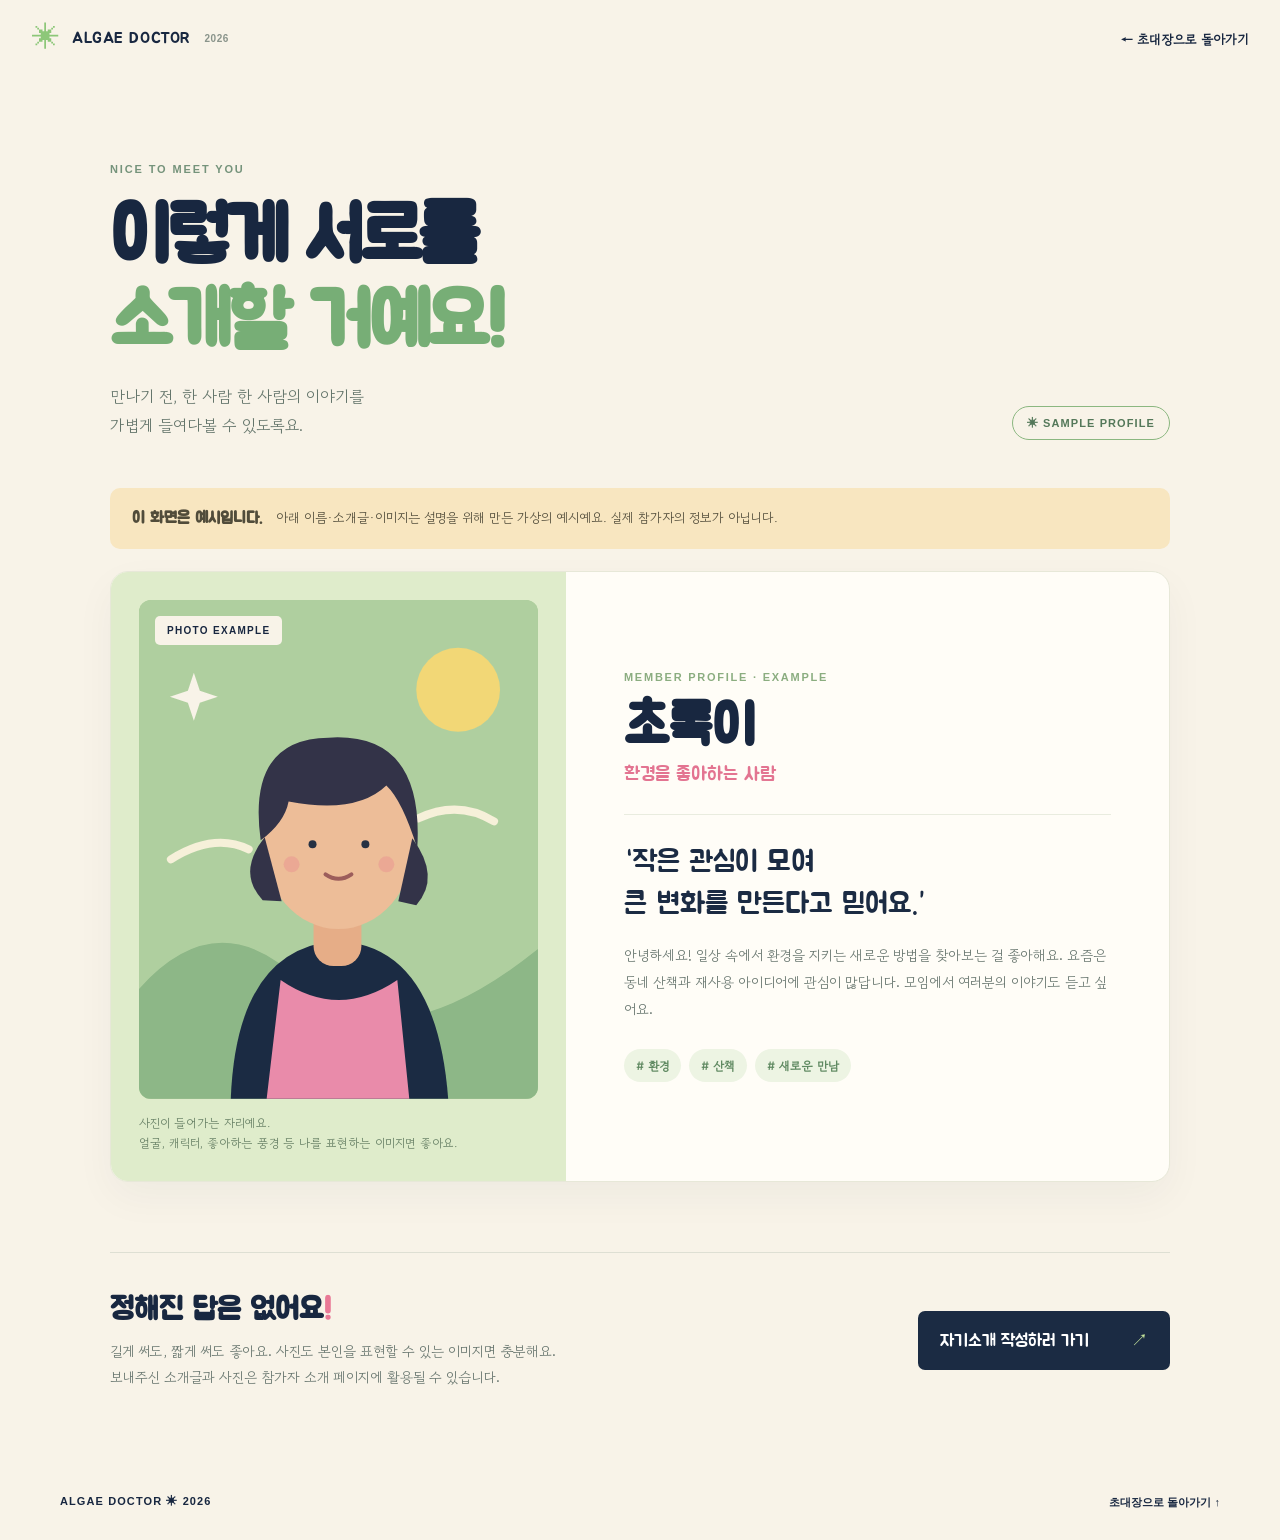
==== intro-example.html @ c4205556 "Add sample introduction page" ====
<!doctype html>
<html lang="ko">
<head>
  <meta charset="utf-8">
  <meta name="viewport" content="width=device-width,initial-scale=1">
  <meta name="theme-color" content="#1b2b43">
  <title>자기소개 예시 | 2026 연말모임</title>
  <link rel="preconnect" href="https://fonts.googleapis.com">
  <link rel="preconnect" href="https://fonts.gstatic.com" crossorigin>
  <link href="https://fonts.googleapis.com/css2?family=Gowun+Dodum&family=Jua&display=swap" rel="stylesheet">
  <link rel="stylesheet" href="style.css">
  <style>
    .example-main{width:min(1060px,calc(100% - 64px));margin:auto}
    .example-head{padding:76px 0 48px;display:flex;justify-content:space-between;gap:32px;align-items:end}
    .example-head h1{font-size:clamp(47px,6vw,76px);line-height:1.12;margin:18px 0 16px}
    .example-head p{color:#65766c;line-height:1.8;font-size:16px}
    .example-label{display:inline-block;border:1px solid #8bb780;border-radius:30px;padding:10px 14px;color:#547859;font:800 11px sans-serif;letter-spacing:.1em;white-space:nowrap}
    .example-alert{display:flex;gap:14px;align-items:center;padding:17px 22px;background:#f8e6c0;border-radius:10px;color:#514c3a;font-size:13px;line-height:1.7}
    .example-alert strong{font-family:'Jua',sans-serif;font-size:16px;white-space:nowrap}
    .profile-card{margin:22px 0 70px;background:#fffdf7;border:1px solid #e7e8d8;border-radius:18px;overflow:hidden;display:grid;grid-template-columns:43% 57%;box-shadow:0 15px 40px #1827400b}
    .photo-panel{padding:28px;background:#dfeccb}.photo-wrap{position:relative;aspect-ratio:4/5;border-radius:12px;overflow:hidden;background:#accd99}
    .photo-wrap svg{width:100%;height:100%;display:block}.photo-tag{position:absolute;left:16px;top:16px;padding:9px 12px;background:#f8f3e8;border-radius:5px;font:800 10px sans-serif;letter-spacing:.13em}
    .photo-caption{color:#688166;font-size:12px;line-height:1.7;margin-top:14px}.profile-content{padding:clamp(28px,5vw,58px);display:flex;flex-direction:column;justify-content:center}
    .sample-number{font:800 11px sans-serif;color:#8bad80;letter-spacing:.16em}.profile-content h2{font-size:clamp(38px,5vw,55px);margin:17px 0 8px;line-height:1}.profile-role{color:#e37491;font-family:'Jua',sans-serif;font-size:19px}.profile-line{height:1px;background:#e9ecdf;margin:27px 0}.profile-quote{font-family:'Jua',sans-serif;font-size:clamp(22px,2.5vw,29px);line-height:1.45;color:#1b2b43}.profile-bio{font-size:14px;line-height:1.9;color:#68766f;margin-top:16px}.profile-tags{display:flex;gap:8px;flex-wrap:wrap;margin-top:27px}.profile-tags span{background:#edf4e3;color:#5f8961;border-radius:20px;padding:8px 12px;font-size:12px;font-weight:bold}
    .example-bottom{border-top:1px solid #dedfd3;padding:38px 0 75px;display:flex;align-items:center;justify-content:space-between;gap:28px}.example-bottom h2{font-size:30px;margin-bottom:10px}.example-bottom p{font-size:14px;line-height:1.8;color:#68766f}.back-link{text-decoration:none;font-size:13px;font-weight:bold;white-space:nowrap}
    @media(max-width:720px){.example-main{width:calc(100% - 36px)}.example-head{padding:45px 0 28px;display:block}.example-head h1{font-size:50px}.example-head p{font-size:14px}.example-label{margin-top:22px}.example-alert{align-items:flex-start;display:block}.example-alert strong{display:block;margin-bottom:4px}.profile-card{grid-template-columns:1fr;margin-bottom:42px}.photo-panel{padding:20px}.photo-wrap{aspect-ratio:1}.profile-content{padding:30px 25px 36px}.example-bottom{display:block;padding-bottom:55px}.example-bottom .button{margin-top:25px}}
  </style>
</head>
<body>
  <header class="topbar"><a class="logo" href="index.html"><span class="logo-dot">✳</span> ALGAE DOCTOR <small>2026</small></a><a class="back-link" href="index.html#rsvp">← 초대장으로 돌아가기</a></header>
  <main class="example-main">
    <div class="example-head"><div><span class="section-kicker">NICE TO MEET YOU</span><h1>이렇게 서로를<br><span style="color:#77ae76">소개할 거예요!</span></h1><p>만나기 전, 한 사람 한 사람의 이야기를<br>가볍게 들여다볼 수 있도록요.</p></div><span class="example-label">✳ SAMPLE PROFILE</span></div>
    <div class="example-alert"><strong>이 화면은 예시입니다.</strong><span>아래 이름·소개글·이미지는 설명을 위해 만든 가상의 예시예요. 실제 참가자의 정보가 아닙니다.</span></div>
    <article class="profile-card" aria-label="가상의 참가자 자기소개 예시">
      <div class="photo-panel"><div class="photo-wrap"><span class="photo-tag">PHOTO EXAMPLE</span>
        <svg viewBox="0 0 400 500" role="img" aria-label="가상의 참가자를 나타내는 일러스트">
          <rect width="400" height="500" fill="#afcf9f"/><circle cx="320" cy="90" r="42" fill="#f2d776"/><path d="M0 390 Q80 300 165 385 T400 350 V500 H0Z" fill="#8db787"/><path d="M32 260 Q75 233 110 250" fill="none" stroke="#f6f0d9" stroke-width="8" stroke-linecap="round"/><path d="M280 219 Q320 200 356 222" fill="none" stroke="#f6f0d9" stroke-width="8" stroke-linecap="round"/><path d="M92 500 Q98 352 195 342 Q298 343 310 500Z" fill="#1b2b43"/><path d="M142 381 Q200 421 259 381 L271 500 H128Z" fill="#e98baa"/><rect x="175" y="301" width="48" height="66" rx="20" fill="#e6ad87"/><ellipse cx="200" cy="241" rx="76" ry="89" fill="#edbd98"/><path d="M122 241 Q108 139 190 138 Q286 132 279 249 Q264 201 248 186 Q218 215 150 202 Q146 223 122 241Z" fill="#333348"/><path d="M126 238 Q98 273 124 301 L143 302" fill="#333348"/><path d="M274 239 Q303 278 278 306 L260 302" fill="#333348"/><circle cx="174" cy="245" r="4" fill="#263143"/><circle cx="227" cy="245" r="4" fill="#263143"/><path d="M187 275 Q200 284 213 275" fill="none" stroke="#9c5d5b" stroke-width="4" stroke-linecap="round"/><circle cx="153" cy="265" r="8" fill="#eaa093" opacity=".7"/><circle cx="248" cy="265" r="8" fill="#eaa093" opacity=".7"/><path d="M55 73 L61 91 L79 97 L61 103 L55 121 L49 103 L31 97 L49 91Z" fill="#f8f3e8"/>
        </svg></div><p class="photo-caption">사진이 들어가는 자리예요.<br>얼굴, 캐릭터, 좋아하는 풍경 등 나를 표현하는 이미지면 좋아요.</p></div>
      <div class="profile-content"><span class="sample-number">MEMBER PROFILE · EXAMPLE</span><h2>초록이</h2><p class="profile-role">환경을 좋아하는 사람</p><div class="profile-line"></div><p class="profile-quote">“작은 관심이 모여<br>큰 변화를 만든다고 믿어요.”</p><p class="profile-bio">안녕하세요! 일상 속에서 환경을 지키는 새로운 방법을 찾아보는 걸 좋아해요. 요즘은 동네 산책과 재사용 아이디어에 관심이 많답니다. 모임에서 여러분의 이야기도 듣고 싶어요.</p><div class="profile-tags"><span># 환경</span><span># 산책</span><span># 새로운 만남</span></div></div>
    </article>
    <div class="example-bottom"><div><h2>정해진 답은 없어요<span class="pink">!</span></h2><p>길게 써도, 짧게 써도 좋아요. 사진도 본인을 표현할 수 있는 이미지면 충분해요.<br>보내주신 소개글과 사진은 참가자 소개 페이지에 활용될 수 있습니다.</p></div><a class="button primary" href="index.html#rsvp">자기소개 작성하러 가기 <span>↗</span></a></div>
  </main>
  <footer><span>ALGAE DOCTOR ✳ 2026</span><a href="index.html">초대장으로 돌아가기 ↑</a></footer>
</body>
</html>
---- style.css ----
*{box-sizing:border-box}html{scroll-behavior:smooth}body{margin:0;background:#f8f3e8;color:#182740;font-family:'Gowun Dodum','Malgun Gothic',sans-serif}a{color:inherit}h1,h2,h3,p{margin:0}h1,h2,h3,.button,.logo,.date-big{font-family:'Jua','Malgun Gothic',sans-serif}.shell{width:min(1160px,calc(100% - 64px));margin:auto}.topbar{height:78px;display:flex;align-items:center;justify-content:space-between;width:min(1280px,calc(100% - 64px));margin:auto}.logo{text-decoration:none;font-size:16px;letter-spacing:.035em}.logo-dot{font-size:28px;vertical-align:middle;color:#8dc779;margin-right:6px}.logo small{font:700 10px sans-serif;margin-left:8px;color:#8a948b}.top-link{text-decoration:none;font-weight:bold;font-size:13px;border-bottom:1px solid #182740;padding-bottom:7px}.top-link span{color:#e86e8f;margin-left:8px}.hero{display:grid;grid-template-columns:1fr .8fr;gap:8%;align-items:center;padding:55px 0 100px}.eyebrow,.section-kicker,.card-label{font:800 11px sans-serif;letter-spacing:.17em}.eyebrow{display:flex;align-items:center;gap:8px;color:#658c70}.eyebrow span{width:9px;height:9px;background:#80c67d;border-radius:50%}h1{font-size:clamp(55px,6.7vw,92px);line-height:1.08;letter-spacing:-.05em;margin:25px 0}h1 em{font-style:normal;color:#77ae76}.pink{color:#e97996}.lead{font-size:19px;line-height:1.75;color:#4d5b5d}.hero-actions{display:flex;align-items:center;gap:25px;margin-top:35px}.button{display:inline-flex;align-items:center;justify-content:space-between;gap:42px;padding:18px 22px;text-decoration:none;border-radius:7px;font-size:17px}.button.primary{background:#1b2b43;color:#fff}.button:hover{background:#334d65}.button span{color:#c9e99e}.text-link{font-size:13px;font-weight:bold;text-decoration:none;border-bottom:1px solid #a2aaa0;padding-bottom:5px}.invite-note{margin-top:65px;display:flex;gap:14px;align-items:center;font-size:13px}.faces{font-size:23px;letter-spacing:-5px;color:#83b976}.invite-note strong{color:#e77492;font-size:17px}.visual{position:relative;background:#192642;border:8px solid #192642;border-radius:22px;box-shadow:14px 16px 0 #d9e7c3;transform:rotate(2deg)}.visual video{display:block;width:100%;aspect-ratio:4/5;object-fit:cover;border-radius:6px}.visual-top,.visual-bottom{display:flex;justify-content:space-between;gap:12px;padding:10px 5px;color:#eaf3d2;font:700 10px sans-serif;letter-spacing:.08em}.visual-bottom{font-family:'Gowun Dodum',sans-serif;font-size:10px}.stamp{position:absolute;right:-30px;top:25%;width:105px;height:105px;border-radius:50%;background:#f5c84c;color:#182740;display:grid;place-content:center;text-align:center;font:900 11px sans-serif;line-height:1.3;transform:rotate(12deg);border:5px double #182740}.stamp span{font-size:27px}.ticker{overflow:hidden;background:#b7d999;white-space:nowrap;padding:18px 0;font:900 12px sans-serif;letter-spacing:.16em}.ticker div{width:max-content;animation:move 35s linear infinite}@keyframes move{to{transform:translateX(-50%)}}.details{padding:100px 0}.section-heading{display:flex;justify-content:space-between;align-items:end;margin-bottom:34px}.section-kicker{color:#75937b}.section-heading h2,.rsvp h2,.story h2{font-size:clamp(37px,4vw,57px);line-height:1.2;letter-spacing:-.04em;margin-top:15px}.section-heading p{color:#6a7772;line-height:1.7;font-size:14px}.detail-grid{display:grid;grid-template-columns:1fr 1fr;gap:18px}.detail-card{position:relative;overflow:hidden;min-height:270px;border-radius:15px;padding:35px}.date-card{background:#e7edce}.place-card{background:#f4d4d7}.card-label{color:#6c806d}.date-big{font-size:85px;line-height:1;margin:28px 0 15px}.date-big span{color:#83b278}.date-big small{font:900 13px sans-serif;letter-spacing:.1em}.detail-card p{font-size:14px;line-height:1.8}.card-art{position:absolute;font-size:140px;color:#a6d088;right:25px;bottom:3px}.place-card h3{font-size:42px;margin:42px 0 12px}.place-card h3 small{font-size:18px}.place-card a{display:inline-block;font-size:13px;font-weight:bold;margin-top:23px;text-underline-offset:5px}.place-icon{position:absolute;right:30px;bottom:-60px;font-size:180px;color:#e9a3b4}.story{background:#1b2b43;color:#f8f3e8;padding:100px 0}.story-inner{display:grid;grid-template-columns:.75fr 1fr;gap:9%;align-items:center}.story-mark{aspect-ratio:1;max-width:320px;border-radius:50%;background:#a7d58e;color:#1b2b43;display:grid;place-content:center;text-align:center;font-size:100px;line-height:.7;transform:rotate(-9deg)}.story-mark span{font:900 19px sans-serif;line-height:1.2}.story h2{font-size:clamp(43px,5vw,64px);margin:18px 0 24px}.story p{line-height:1.9;color:#d2ded3;max-width:490px}.story-tags{display:flex;gap:8px;flex-wrap:wrap;margin-top:28px}.story-tags span{border:1px solid #718279;border-radius:30px;padding:9px 13px;font-size:12px}.rsvp{padding:110px 0;text-align:center}.rsvp-head{display:flex;align-items:center;justify-content:center;position:relative}.rsvp h2{margin-bottom:20px}.rsvp-head p{line-height:1.8;color:#66746e}.rsvp-star{position:absolute;right:10%;font-size:90px;color:#efc852;transform:rotate(15deg)}.questions{display:grid;grid-template-columns:repeat(3,1fr);gap:14px;text-align:left;margin:50px 0 38px}.questions>div{background:#fffdf7;border:1px solid #e8e8d8;border-radius:12px;padding:26px}.questions span{font:800 11px sans-serif;letter-spacing:.1em;color:#8ab17c}.questions h3{font-size:22px;margin:25px 0 12px}.questions p{color:#718078;font-size:13px;line-height:1.8}.rsvp-button{min-width:260px}.form-note{font-size:12px;color:#7a8981;margin-top:15px}.last{background:#b8d99f;text-align:center;padding:80px 20px;color:#1b2b43}.last>span{font:800 11px sans-serif;letter-spacing:.2em}.last h2{font-size:clamp(42px,6vw,70px);margin:18px 0}.last h2 span{color:#ee7797}.last p{font:800 13px sans-serif;letter-spacing:.12em}.last div{font-size:23px;margin-top:30px;color:#6da868}footer{display:flex;justify-content:space-between;padding:30px max(32px,calc((100vw - 1160px)/2));font:700 11px sans-serif;letter-spacing:.1em}footer a{text-decoration:none;letter-spacing:0}@media(max-width:720px){.shell{width:calc(100% - 36px)}.topbar{width:calc(100% - 36px);height:65px}.hero{grid-template-columns:1fr;gap:45px;padding:45px 0 72px}.hero-copy h1{font-size:clamp(53px,12vw,75px)}.lead{font-size:16px}.invite-note{margin-top:35px}.visual{width:85%;margin:auto}.stamp{width:80px;height:80px;right:-22px;font-size:9px}.stamp span{font-size:19px}.details,.rsvp{padding:75px 0}.section-heading{display:block}.section-heading p{margin-top:15px}.detail-grid,.questions{grid-template-columns:1fr}.detail-card{min-height:230px}.date-big{font-size:70px}.story{padding:75px 0}.story-inner{grid-template-columns:1fr;gap:45px}.story-mark{width:190px;font-size:75px}.story-mark span{font-size:14px}.rsvp-star{right:0;top:-35px;font-size:45px}.questions{margin:35px 0}.questions h3{margin:14px 0 8px}.questions>div{padding:22px}.last{padding:65px 20px}}@media(prefers-reduced-motion:reduce){html{scroll-behavior:auto}.ticker div{animation:none}}
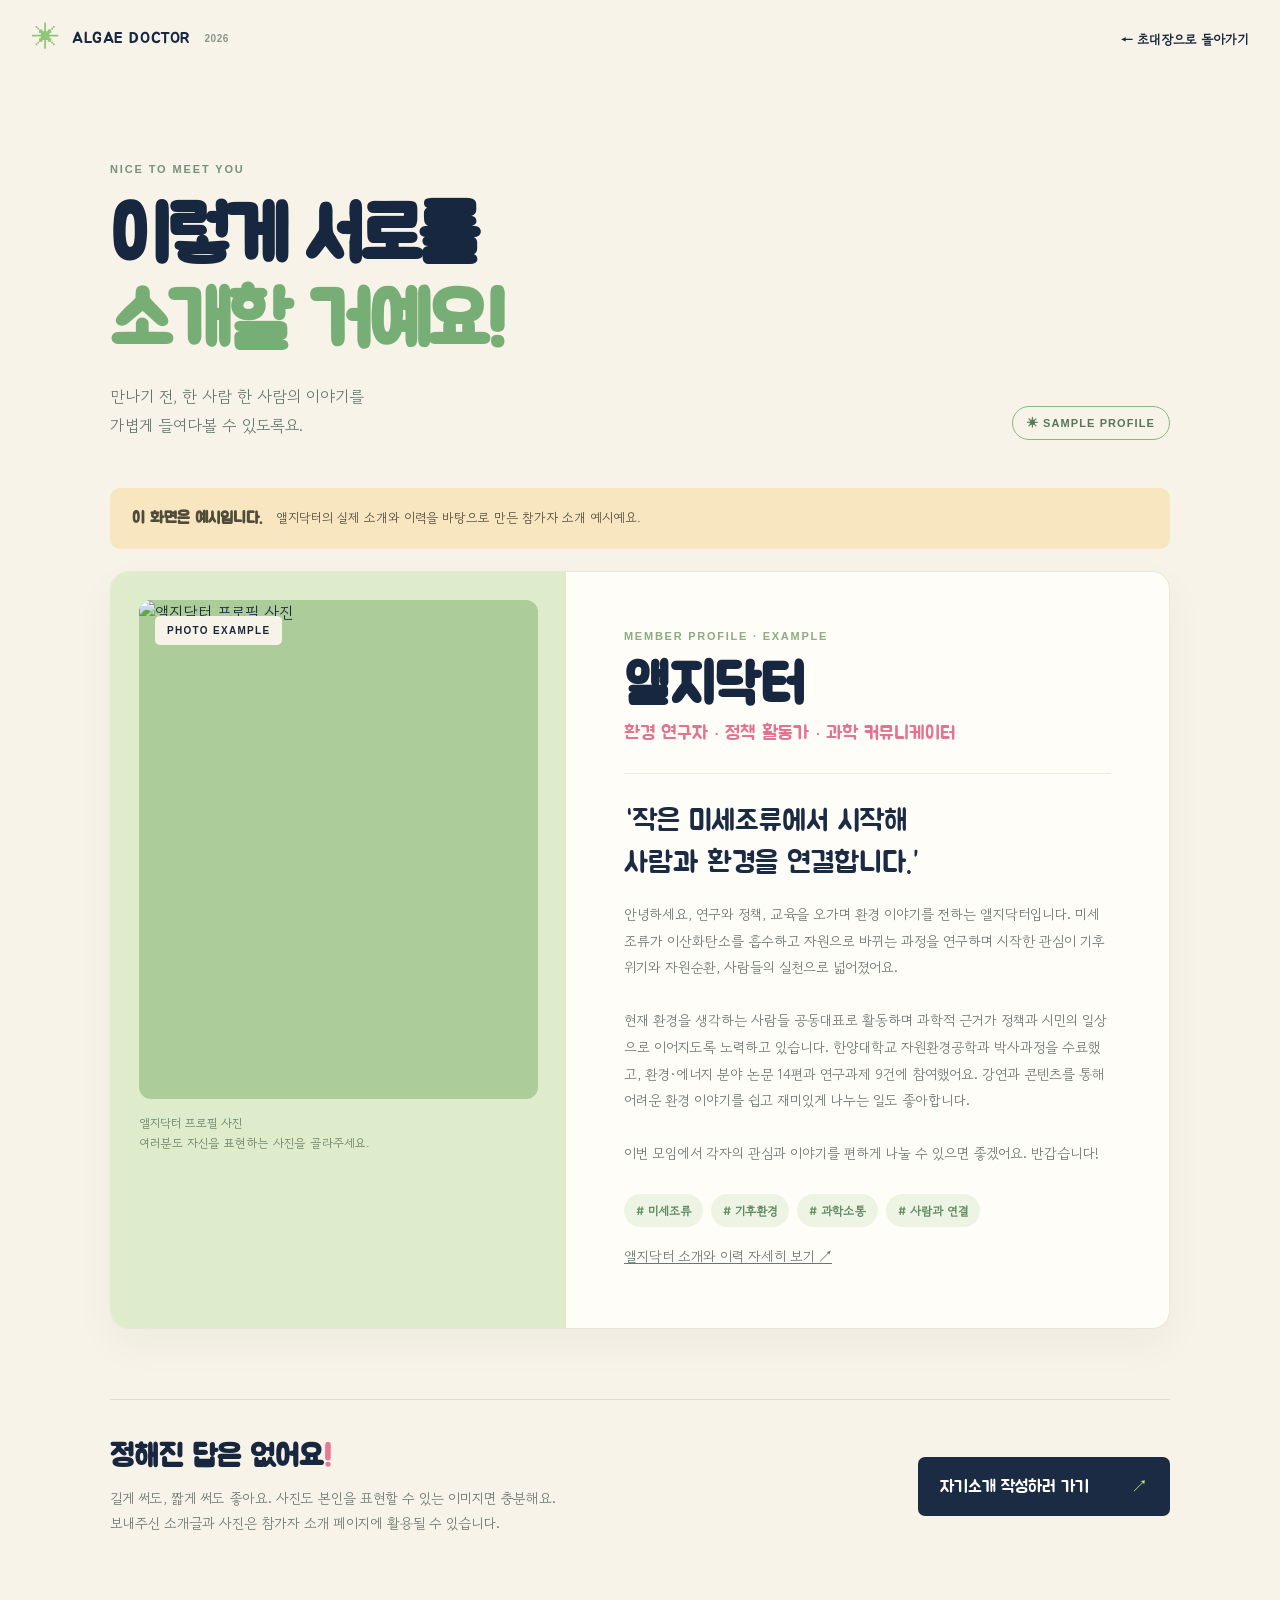
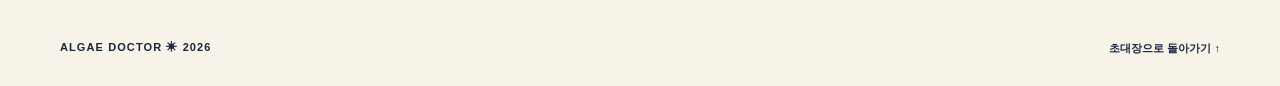
==== commit fdea0f0b: "Update profile example" ====
--- a/intro-example.html
+++ b/intro-example.html
@@ -19,7 +19,7 @@
     .example-alert strong{font-family:'Jua',sans-serif;font-size:16px;white-space:nowrap}
     .profile-card{margin:22px 0 70px;background:#fffdf7;border:1px solid #e7e8d8;border-radius:18px;overflow:hidden;display:grid;grid-template-columns:43% 57%;box-shadow:0 15px 40px #1827400b}
     .photo-panel{padding:28px;background:#dfeccb}.photo-wrap{position:relative;aspect-ratio:4/5;border-radius:12px;overflow:hidden;background:#accd99}
-    .photo-wrap svg{width:100%;height:100%;display:block}.photo-tag{position:absolute;left:16px;top:16px;padding:9px 12px;background:#f8f3e8;border-radius:5px;font:800 10px sans-serif;letter-spacing:.13em}
+    .photo-wrap img{width:100%;height:100%;display:block;object-fit:cover}.photo-tag{position:absolute;left:16px;top:16px;padding:9px 12px;background:#f8f3e8;border-radius:5px;font:800 10px sans-serif;letter-spacing:.13em}
     .photo-caption{color:#688166;font-size:12px;line-height:1.7;margin-top:14px}.profile-content{padding:clamp(28px,5vw,58px);display:flex;flex-direction:column;justify-content:center}
     .sample-number{font:800 11px sans-serif;color:#8bad80;letter-spacing:.16em}.profile-content h2{font-size:clamp(38px,5vw,55px);margin:17px 0 8px;line-height:1}.profile-role{color:#e37491;font-family:'Jua',sans-serif;font-size:19px}.profile-line{height:1px;background:#e9ecdf;margin:27px 0}.profile-quote{font-family:'Jua',sans-serif;font-size:clamp(22px,2.5vw,29px);line-height:1.45;color:#1b2b43}.profile-bio{font-size:14px;line-height:1.9;color:#68766f;margin-top:16px}.profile-tags{display:flex;gap:8px;flex-wrap:wrap;margin-top:27px}.profile-tags span{background:#edf4e3;color:#5f8961;border-radius:20px;padding:8px 12px;font-size:12px;font-weight:bold}
     .example-bottom{border-top:1px solid #dedfd3;padding:38px 0 75px;display:flex;align-items:center;justify-content:space-between;gap:28px}.example-bottom h2{font-size:30px;margin-bottom:10px}.example-bottom p{font-size:14px;line-height:1.8;color:#68766f}.back-link{text-decoration:none;font-size:13px;font-weight:bold;white-space:nowrap}
@@ -30,13 +30,11 @@
   <header class="topbar"><a class="logo" href="index.html"><span class="logo-dot">✳</span> ALGAE DOCTOR <small>2026</small></a><a class="back-link" href="index.html#rsvp">← 초대장으로 돌아가기</a></header>
   <main class="example-main">
     <div class="example-head"><div><span class="section-kicker">NICE TO MEET YOU</span><h1>이렇게 서로를<br><span style="color:#77ae76">소개할 거예요!</span></h1><p>만나기 전, 한 사람 한 사람의 이야기를<br>가볍게 들여다볼 수 있도록요.</p></div><span class="example-label">✳ SAMPLE PROFILE</span></div>
-    <div class="example-alert"><strong>이 화면은 예시입니다.</strong><span>아래 이름·소개글·이미지는 설명을 위해 만든 가상의 예시예요. 실제 참가자의 정보가 아닙니다.</span></div>
-    <article class="profile-card" aria-label="가상의 참가자 자기소개 예시">
+    <div class="example-alert"><strong>이 화면은 예시입니다.</strong><span>앨지닥터의 실제 소개와 이력을 바탕으로 만든 참가자 소개 예시예요.</span></div>
+    <article class="profile-card" aria-label="앨지닥터 자기소개 예시">
       <div class="photo-panel"><div class="photo-wrap"><span class="photo-tag">PHOTO EXAMPLE</span>
-        <svg viewBox="0 0 400 500" role="img" aria-label="가상의 참가자를 나타내는 일러스트">
-          <rect width="400" height="500" fill="#afcf9f"/><circle cx="320" cy="90" r="42" fill="#f2d776"/><path d="M0 390 Q80 300 165 385 T400 350 V500 H0Z" fill="#8db787"/><path d="M32 260 Q75 233 110 250" fill="none" stroke="#f6f0d9" stroke-width="8" stroke-linecap="round"/><path d="M280 219 Q320 200 356 222" fill="none" stroke="#f6f0d9" stroke-width="8" stroke-linecap="round"/><path d="M92 500 Q98 352 195 342 Q298 343 310 500Z" fill="#1b2b43"/><path d="M142 381 Q200 421 259 381 L271 500 H128Z" fill="#e98baa"/><rect x="175" y="301" width="48" height="66" rx="20" fill="#e6ad87"/><ellipse cx="200" cy="241" rx="76" ry="89" fill="#edbd98"/><path d="M122 241 Q108 139 190 138 Q286 132 279 249 Q264 201 248 186 Q218 215 150 202 Q146 223 122 241Z" fill="#333348"/><path d="M126 238 Q98 273 124 301 L143 302" fill="#333348"/><path d="M274 239 Q303 278 278 306 L260 302" fill="#333348"/><circle cx="174" cy="245" r="4" fill="#263143"/><circle cx="227" cy="245" r="4" fill="#263143"/><path d="M187 275 Q200 284 213 275" fill="none" stroke="#9c5d5b" stroke-width="4" stroke-linecap="round"/><circle cx="153" cy="265" r="8" fill="#eaa093" opacity=".7"/><circle cx="248" cy="265" r="8" fill="#eaa093" opacity=".7"/><path d="M55 73 L61 91 L79 97 L61 103 L55 121 L49 103 L31 97 L49 91Z" fill="#f8f3e8"/>
-        </svg></div><p class="photo-caption">사진이 들어가는 자리예요.<br>얼굴, 캐릭터, 좋아하는 풍경 등 나를 표현하는 이미지면 좋아요.</p></div>
-      <div class="profile-content"><span class="sample-number">MEMBER PROFILE · EXAMPLE</span><h2>초록이</h2><p class="profile-role">환경을 좋아하는 사람</p><div class="profile-line"></div><p class="profile-quote">“작은 관심이 모여<br>큰 변화를 만든다고 믿어요.”</p><p class="profile-bio">안녕하세요! 일상 속에서 환경을 지키는 새로운 방법을 찾아보는 걸 좋아해요. 요즘은 동네 산책과 재사용 아이디어에 관심이 많답니다. 모임에서 여러분의 이야기도 듣고 싶어요.</p><div class="profile-tags"><span># 환경</span><span># 산책</span><span># 새로운 만남</span></div></div>
+        <img src="https://environmentalplatform.com/wp-content/uploads/2026/08/talent-profile-52014-1787819408.jpg" alt="앨지닥터 프로필 사진"></div><p class="photo-caption">앨지닥터 프로필 사진<br>여러분도 자신을 표현하는 사진을 골라주세요.</p></div>
+      <div class="profile-content"><span class="sample-number">MEMBER PROFILE · EXAMPLE</span><h2>앨지닥터</h2><p class="profile-role">환경 연구자 · 정책 활동가 · 과학 커뮤니케이터</p><div class="profile-line"></div><p class="profile-quote">“작은 미세조류에서 시작해<br>사람과 환경을 연결합니다.”</p><p class="profile-bio">안녕하세요, 연구와 정책, 교육을 오가며 환경 이야기를 전하는 앨지닥터입니다. 미세조류가 이산화탄소를 흡수하고 자원으로 바뀌는 과정을 연구하며 시작한 관심이 기후위기와 자원순환, 사람들의 실천으로 넓어졌어요.<br><br>현재 환경을 생각하는 사람들 공동대표로 활동하며 과학적 근거가 정책과 시민의 일상으로 이어지도록 노력하고 있습니다. 한양대학교 자원환경공학과 박사과정을 수료했고, 환경·에너지 분야 논문 14편과 연구과제 9건에 참여했어요. 강연과 콘텐츠를 통해 어려운 환경 이야기를 쉽고 재미있게 나누는 일도 좋아합니다.<br><br>이번 모임에서 각자의 관심과 이야기를 편하게 나눌 수 있으면 좋겠어요. 반갑습니다!</p><div class="profile-tags"><span># 미세조류</span><span># 기후환경</span><span># 과학소통</span><span># 사람과 연결</span></div><p class="profile-bio"><a href="https://environmentalplatform.com/about/microalgae0605/" target="_blank" rel="noopener noreferrer">앨지닥터 소개와 이력 자세히 보기 ↗</a></p></div>
     </article>
     <div class="example-bottom"><div><h2>정해진 답은 없어요<span class="pink">!</span></h2><p>길게 써도, 짧게 써도 좋아요. 사진도 본인을 표현할 수 있는 이미지면 충분해요.<br>보내주신 소개글과 사진은 참가자 소개 페이지에 활용될 수 있습니다.</p></div><a class="button primary" href="index.html#rsvp">자기소개 작성하러 가기 <span>↗</span></a></div>
   </main>
